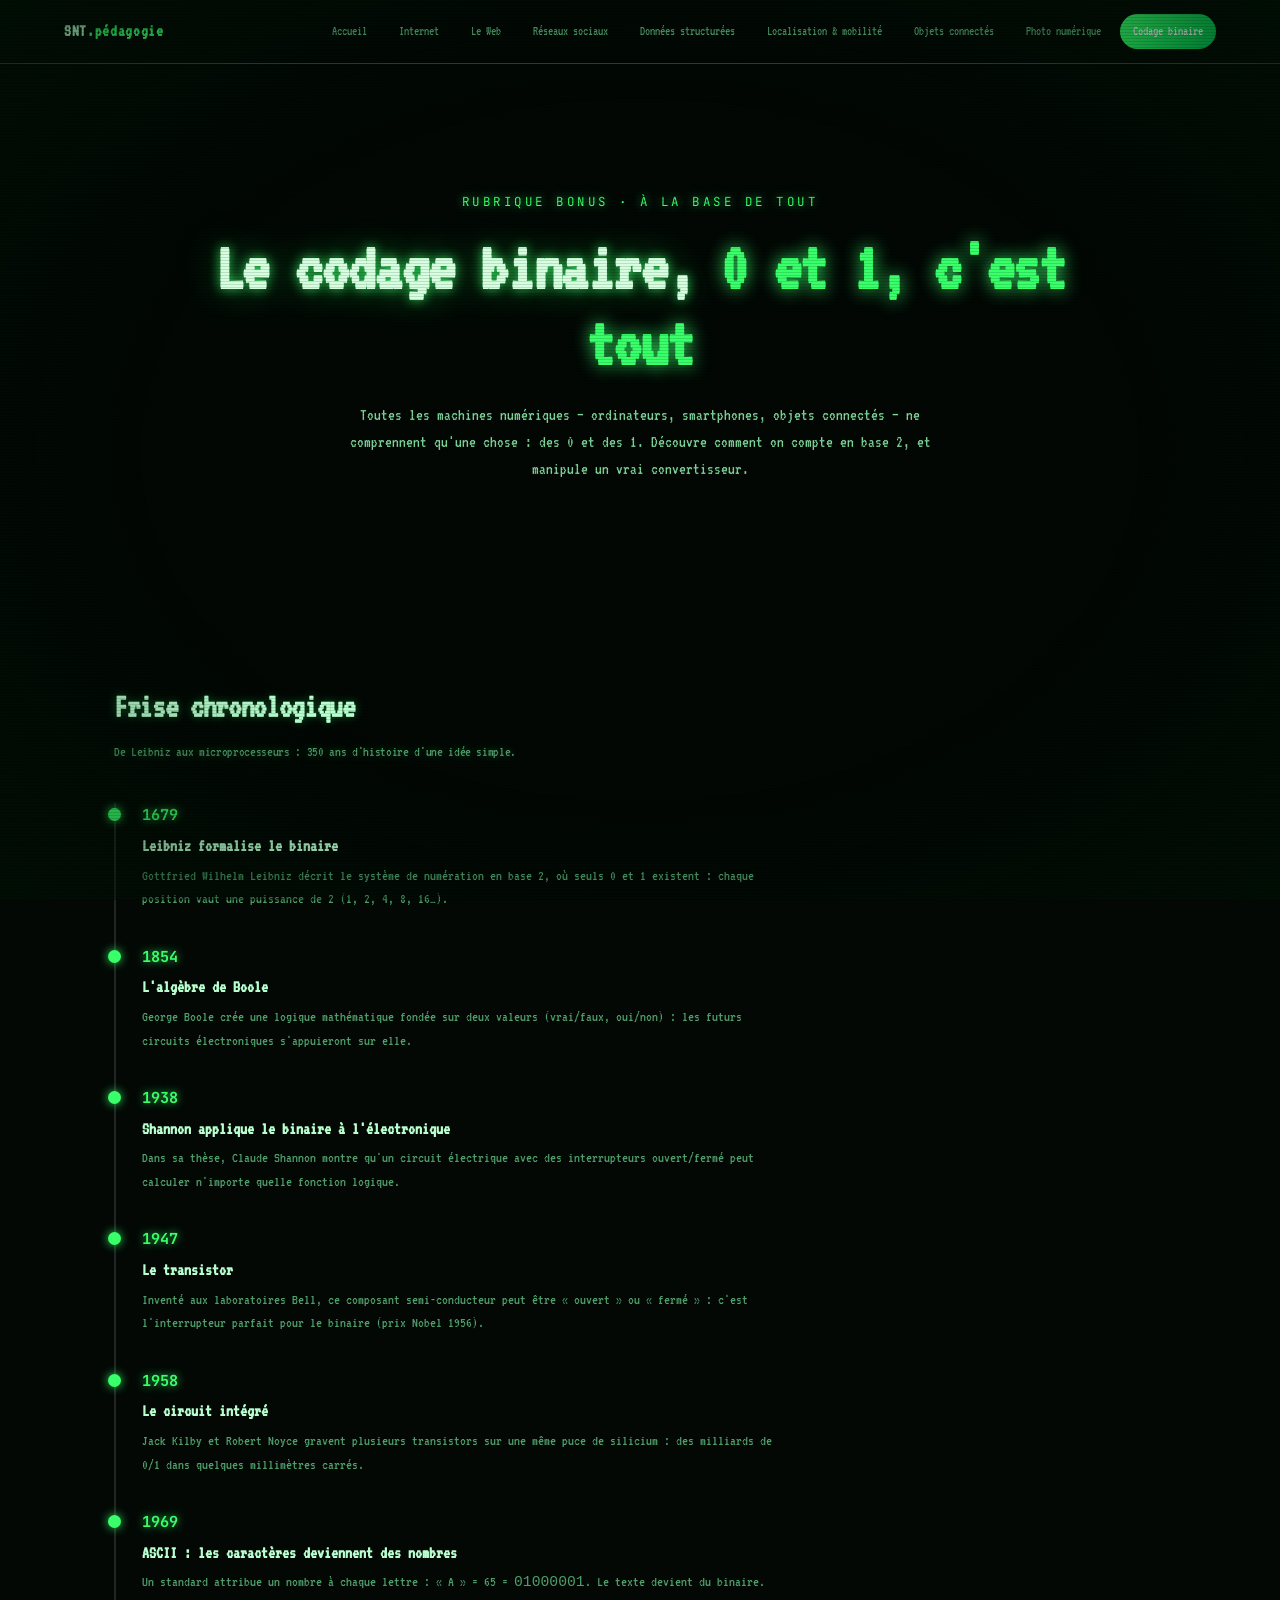
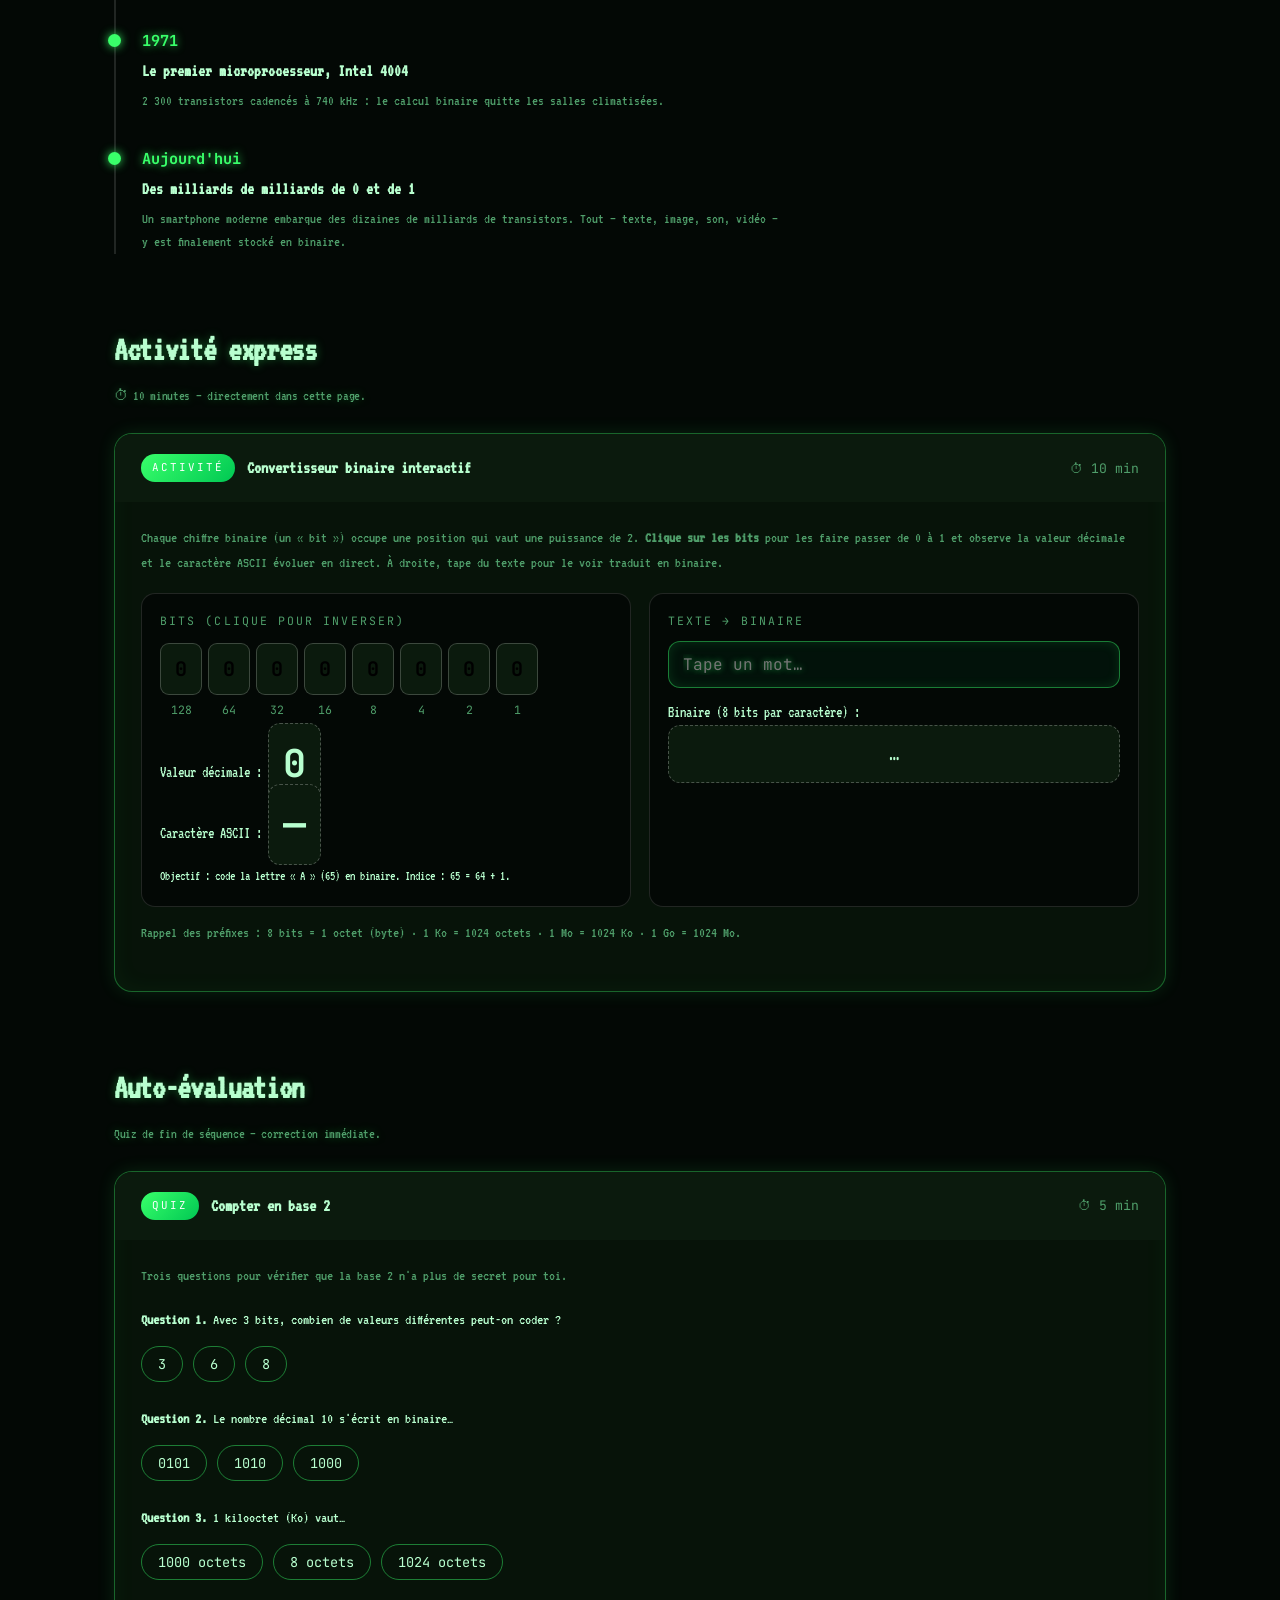
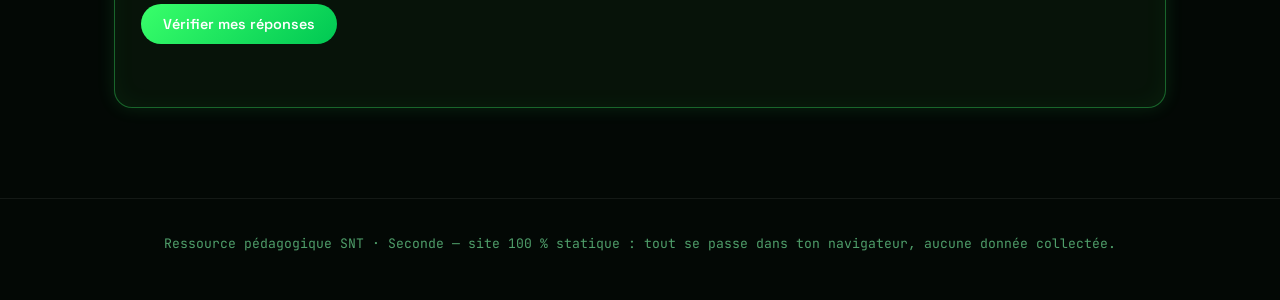
==== themes/binaire.html @ 42713547 "Refonte complète : site pédagogique SNT statique - Suppression des fichiers Python (exercices d'init" ====
<!DOCTYPE html>
<html lang="fr">
<head>
  <meta charset="UTF-8">
  <meta name="viewport" content="width=device-width, initial-scale=1.0">
  <title>Codage binaire — SNT</title>
  <link rel="stylesheet" href="../assets/css/style.css">
</head>
<body class="t-binaire">
  <div id="nav-slot"></div>

  <section class="hero">
    <p class="kicker">Rubrique bonus · À la base de tout</p>
    <h1>Le codage binaire, <em>0 et 1, c'est tout</em></h1>
    <p>Toutes les machines numériques — ordinateurs, smartphones, objets connectés — ne comprennent qu'une chose : des 0 et des 1. Découvre comment on compte en base 2, et manipule un vrai convertisseur.</p>
  </section>

  <main class="container">
    <h2 class="section-title reveal">Frise chronologique<small>De Leibniz aux microprocesseurs : 350 ans d'histoire d'une idée simple.</small></h2>
    <div class="timeline">
      <div class="event reveal">
        <span class="year">1679</span>
        <h4>Leibniz formalise le binaire</h4>
        <p>Gottfried Wilhelm Leibniz décrit le système de numération en base 2, où seuls 0 et 1 existent : chaque position vaut une puissance de 2 (1, 2, 4, 8, 16…).</p>
      </div>
      <div class="event reveal">
        <span class="year">1854</span>
        <h4>L'algèbre de Boole</h4>
        <p>George Boole crée une logique mathématique fondée sur deux valeurs (vrai/faux, oui/non) : les futurs circuits électroniques s'appuieront sur elle.</p>
      </div>
      <div class="event reveal">
        <span class="year">1938</span>
        <h4>Shannon applique le binaire à l'électronique</h4>
        <p>Dans sa thèse, Claude Shannon montre qu'un circuit électrique avec des interrupteurs ouvert/fermé peut calculer n'importe quelle fonction logique.</p>
      </div>
      <div class="event reveal">
        <span class="year">1947</span>
        <h4>Le transistor</h4>
        <p>Inventé aux laboratoires Bell, ce composant semi-conducteur peut être « ouvert » ou « fermé » : c'est l'interrupteur parfait pour le binaire (prix Nobel 1956).</p>
      </div>
      <div class="event reveal">
        <span class="year">1958</span>
        <h4>Le circuit intégré</h4>
        <p>Jack Kilby et Robert Noyce gravent plusieurs transistors sur une même puce de silicium : des milliards de 0/1 dans quelques millimètres carrés.</p>
      </div>
      <div class="event reveal">
        <span class="year">1969</span>
        <h4>ASCII : les caractères deviennent des nombres</h4>
        <p>Un standard attribue un nombre à chaque lettre : « A » = 65 = <code>01000001</code>. Le texte devient du binaire.</p>
      </div>
      <div class="event reveal">
        <span class="year">1971</span>
        <h4>Le premier microprocesseur, Intel 4004</h4>
        <p>2 300 transistors cadencés à 740 kHz : le calcul binaire quitte les salles climatisées.</p>
      </div>
      <div class="event reveal">
        <span class="year">Aujourd'hui</span>
        <h4>Des milliards de milliards de 0 et de 1</h4>
        <p>Un smartphone moderne embarque des dizaines de milliards de transistors. Tout — texte, image, son, vidéo — y est finalement stocké en binaire.</p>
      </div>
    </div>

    <h2 class="section-title reveal">Activité express<small>⏱ 10 minutes — directement dans cette page.</small></h2>
    <div class="activity reveal">
      <div class="activity-head">
        <span class="badge">Activité</span>
        <h3>Convertisseur binaire interactif</h3>
        <span class="time">⏱ 10 min</span>
      </div>
      <div class="activity-body">
        <p>Chaque chiffre binaire (un « bit ») occupe une position qui vaut une puissance de 2. <b>Clique sur les bits</b> pour les faire passer de 0 à 1 et observe la valeur décimale et le caractère ASCII évoluer en direct. À droite, tape du texte pour le voir traduit en binaire.</p>
        <div class="conv-grid">
          <div class="conv-box">
            <label>Bits (clique pour inverser)</label>
            <div class="bit-row" id="bits"></div>
            <div class="pow-row" id="powers"></div>
            <p style="margin-top:14px">Valeur décimale : <span class="big-result" id="dec-out">0</span></p>
            <p>Caractère ASCII : <span class="big-result" id="char-out">—</span></p>
            <p style="margin-top:10px; font-size:.85rem">Objectif : code la lettre « A » (65) en binaire. Indice : 65 = 64 + 1.</p>
          </div>
          <div class="conv-box">
            <label>Texte → binaire</label>
            <input type="text" id="text-in" maxlength="8" placeholder="Tape un mot…" autocomplete="off">
            <p style="margin-top:12px">Binaire (8 bits par caractère) :</p>
            <p class="big-result" id="bin-out" style="font-size:1.1rem">…</p>
          </div>
        </div>
        <p style="margin-top:14px">Rappel des préfixes : 8 bits = 1 octet (byte) · 1 Ko = 1024 octets · 1 Mo = 1024 Ko · 1 Go = 1024 Mo.</p>
      </div>
    </div>

    <h2 class="section-title reveal">Auto-évaluation<small>Quiz de fin de séquence — correction immédiate.</small></h2>
    <div class="activity reveal">
      <div class="activity-head">
        <span class="badge">Quiz</span>
        <h3>Compter en base 2</h3>
        <span class="time">⏱ 5 min</span>
      </div>
      <div class="activity-body">
        <p>Trois questions pour vérifier que la base 2 n'a plus de secret pour toi.</p>
        <div data-quiz="binaire"></div>
      </div>
    </div>
  </main>

  <div id="footer-slot"></div>
  <script src="../assets/js/main.js"></script>
</body>
</html>
---- assets/css/style.css ----
@import url('https://fonts.googleapis.com/css2?family=Space+Grotesk:wght@400;500;600;700&family=JetBrains+Mono:wght@400;700&family=VT323&display=swap');

/* ============ FONDATION ============ */
:root {
  --bg: #0d0f14;
  --surface: #161923;
  --surface-2: #1d2230;
  --text: #e8eaf2;
  --muted: #9aa0b5;
  --radius: 18px;
  --font-display: 'Space Grotesk', sans-serif;
  --font-mono: 'JetBrains Mono', monospace;
  --accent: #6c8cff;
  --grad: linear-gradient(135deg, #6c8cff, #b36cff);
  --shadow: 0 20px 50px rgba(0,0,0,.45);
}

* { margin: 0; padding: 0; box-sizing: border-box; }
html { scroll-behavior: smooth; }
body {
  font-family: var(--font-display);
  background: var(--bg);
  color: var(--text);
  line-height: 1.6;
  min-height: 100vh;
}
a { color: inherit; text-decoration: none; }
img { max-width: 100%; display: block; }

/* ============ CHROME COMMUNE ============ */
.navbar {
  position: sticky; top: 0; z-index: 100;
  display: flex; align-items: center; justify-content: space-between;
  padding: 14px clamp(20px, 5vw, 64px);
  background: rgba(13, 15, 20, .82);
  backdrop-filter: blur(14px);
  border-bottom: 1px solid rgba(255,255,255,.07);
}
.navbar .brand { font-weight: 700; font-size: 1.05rem; letter-spacing: .04em; }
.navbar .brand span { color: var(--accent); }
.navbar nav { display: flex; gap: 6px; flex-wrap: wrap; }
.navbar nav a {
  font-size: .82rem; color: var(--muted); padding: 7px 13px;
  border-radius: 999px; transition: .25s;
}
.navbar nav a:hover { color: var(--text); background: var(--surface-2); }
.navbar nav a.active { color: #fff; background: var(--grad); }

.hero {
  position: relative; overflow: hidden;
  padding: clamp(64px, 10vw, 130px) clamp(20px, 5vw, 64px);
  text-align: center;
}
.hero .kicker {
  font-family: var(--font-mono); font-size: .78rem; letter-spacing: .28em;
  text-transform: uppercase; color: var(--accent);
}
.hero h1 {
  font-size: clamp(2.2rem, 6vw, 4.4rem); font-weight: 700;
  line-height: 1.08; margin: 18px auto 20px; max-width: 900px;
  letter-spacing: -.02em;
}
.hero h1 em { font-style: normal; background: var(--grad); -webkit-background-clip: text; background-clip: text; color: transparent; }
.hero p { color: var(--muted); max-width: 620px; margin: 0 auto; font-size: 1.05rem; }

.container { max-width: 1180px; margin: 0 auto; padding: 0 clamp(20px, 5vw, 64px) 90px; }

.section-title {
  font-size: clamp(1.5rem, 3vw, 2.1rem); font-weight: 700; letter-spacing: -.01em;
  margin: 70px 0 8px;
}
.section-title small { display: block; font-size: .9rem; font-weight: 400; color: var(--muted); margin-top: 6px; }

/* ============ CARTES ACCUEIL ============ */
.theme-grid {
  display: grid; grid-template-columns: repeat(auto-fill, minmax(255px, 1fr));
  gap: 22px; margin-top: 34px;
}
.theme-card {
  position: relative; overflow: hidden; border-radius: var(--radius);
  background: var(--surface); border: 1px solid rgba(255,255,255,.07);
  padding: 26px 24px 22px; min-height: 215px; display: flex; flex-direction: column;
  transition: transform .35s cubic-bezier(.2,.8,.2,1), box-shadow .35s;
}
.theme-card::before {
  content: ""; position: absolute; inset: 0 0 auto 0; height: 4px;
  background: var(--card-accent, var(--accent));
}
.theme-card:hover { transform: translateY(-7px); box-shadow: var(--shadow); }
.theme-card .num {
  font-family: var(--font-mono); font-size: .75rem; color: var(--card-accent, var(--accent));
  letter-spacing: .2em;
}
.theme-card .icon { font-size: 2rem; margin: 14px 0 10px; }
.theme-card h3 { font-size: 1.22rem; font-weight: 600; letter-spacing: -.01em; }
.theme-card p { color: var(--muted); font-size: .88rem; margin-top: 8px; flex: 1; }
.theme-card .go {
  margin-top: 16px; font-size: .82rem; font-weight: 600;
  color: var(--card-accent, var(--accent));
}
.theme-card .go::after { content: " →"; transition: .25s; }
.theme-card:hover .go::after { content: "  →"; }

/* ============ FRISE CHRONOLOGIQUE ============ */
.timeline { position: relative; margin-top: 40px; padding-left: 26px; border-left: 2px solid rgba(255,255,255,.12); }
.timeline .event { position: relative; margin-bottom: 34px; max-width: 640px; }
.timeline .event::before {
  content: ""; position: absolute; left: -34.5px; top: 5px;
  width: 13px; height: 13px; border-radius: 50%;
  background: var(--accent); box-shadow: 0 0 0 5px rgba(108,140,255,.18);
}
.timeline .year {
  font-family: var(--font-mono); font-weight: 700; color: var(--accent); font-size: .95rem;
}
.timeline h4 { font-size: 1.08rem; margin: 3px 0 4px; }
.timeline p { color: var(--muted); font-size: .92rem; }

/* ============ BLOC ACTIVITÉ ============ */
.activity {
  margin-top: 26px; border-radius: var(--radius); overflow: hidden;
  background: var(--surface); border: 1px solid rgba(255,255,255,.08);
  box-shadow: var(--shadow);
}
.activity .activity-head {
  padding: 20px 26px; background: var(--surface-2);
  display: flex; align-items: center; gap: 12px; flex-wrap: wrap;
}
.activity .badge {
  font-family: var(--font-mono); font-size: .68rem; letter-spacing: .18em; text-transform: uppercase;
  padding: 5px 11px; border-radius: 999px; color: #fff; background: var(--grad);
}
.activity .activity-head h3 { font-size: 1.12rem; font-weight: 600; }
.activity .activity-head .time { margin-left: auto; color: var(--muted); font-size: .82rem; font-family: var(--font-mono); }
.activity .activity-body { padding: 24px 26px 28px; }
.activity .activity-body > p { color: var(--muted); font-size: .95rem; margin-bottom: 18px; }

.btn {
  display: inline-block; font-family: var(--font-display); font-weight: 600; font-size: .9rem;
  padding: 11px 22px; border-radius: 999px; border: none; cursor: pointer; transition: .25s;
  background: var(--grad); color: #fff;
}
.btn:hover { transform: translateY(-2px); box-shadow: 0 10px 24px rgba(108,140,255,.35); }
.btn.ghost { background: transparent; border: 1px solid rgba(255,255,255,.25); color: var(--text); }
.btn.ghost:hover { border-color: var(--accent); color: var(--accent); box-shadow: none; }

input[type="text"], input[type="number"], select, textarea {
  width: 100%; font-family: var(--font-mono); font-size: 1rem;
  background: var(--bg); color: var(--text);
  border: 1px solid rgba(255,255,255,.15); border-radius: 12px;
  padding: 12px 14px; outline: none; transition: border-color .2s;
}
input:focus, select:focus, textarea:focus { border-color: var(--accent); }

.feedback { margin-top: 14px; font-weight: 600; font-size: .95rem; min-height: 1.4em; }
.feedback.ok { color: #5ee6a8; }
.feedback.ko { color: #ff7d7d; }

.quiz-q { margin: 0 0 24px; }
.quiz-q > p:first-child { margin-bottom: 2px; font-size: .98rem; }
.quiz-expl { display: none; margin-top: 10px; font-size: .88rem; }

.pill-row { display: flex; gap: 10px; flex-wrap: wrap; margin: 14px 0; }
.pill {
  font-family: var(--font-mono); font-size: .85rem; padding: 8px 16px;
  border-radius: 999px; border: 1px solid rgba(255,255,255,.18); cursor: pointer;
  background: transparent; color: var(--text); transition: .2s;
}
.pill:hover { border-color: var(--accent); color: var(--accent); }
.pill.selected { background: var(--grad); border-color: transparent; color: #fff; }

.check-grid { display: grid; gap: 12px; margin: 14px 0; }
.check-item {
  display: flex; gap: 12px; align-items: flex-start; cursor: pointer;
  background: var(--bg); border: 1px solid rgba(255,255,255,.1);
  border-radius: 12px; padding: 13px 15px; transition: .2s; font-size: .93rem;
}
.check-item:hover { border-color: var(--accent); }
.check-item input { width: 17px; height: 17px; margin-top: 3px; accent-color: var(--accent); }
.check-item.correct-hit { border-color: #5ee6a8; background: rgba(94,230,168,.08); }
.check-item.wrong-hit { border-color: #ff7d7d; background: rgba(255,125,125,.08); }

table.data { width: 100%; border-collapse: collapse; font-family: var(--font-mono); font-size: .88rem; margin: 14px 0; }
table.data th, table.data td {
  border: 1px solid rgba(255,255,255,.14); padding: 9px 12px; text-align: left;
}
table.data th { background: var(--surface-2); color: var(--accent); }

.code-block {
  font-family: var(--font-mono); font-size: .88rem; line-height: 1.75;
  background: #0a0c11; border: 1px solid rgba(255,255,255,.08);
  border-radius: 14px; padding: 20px 22px; overflow-x: auto; margin: 16px 0;
  white-space: pre;
}
.code-block .kw { color: #c792ea; } .code-block .fn { color: #82aaff; }
.code-block .st { color: #c3e88d; } .code-block .nm { color: #f78c6c; }
.code-block .cm { color: #5c6773; }

.footer {
  text-align: center; color: var(--muted); font-size: .82rem;
  padding: 34px 20px 46px; border-top: 1px solid rgba(255,255,255,.07);
  font-family: var(--font-mono);
}

/* apparitions au scroll */
.reveal { opacity: 0; transform: translateY(26px); transition: opacity .7s ease, transform .7s ease; }
.reveal.visible { opacity: 1; transform: none; }

/* ============ IDENTITÉS VISUELLES PAR THÈME ============ */
/* 1. Internet — toile néon */
body.t-internet { --accent: #38e1ff; --grad: linear-gradient(135deg, #38e1ff, #4d7cff); }
body.t-internet .hero::after {
  content: ""; position: absolute; inset: 0; pointer-events: none; opacity: .5;
  background-image:
    linear-gradient(rgba(56,225,255,.07) 1px, transparent 1px),
    linear-gradient(90deg, rgba(56,225,255,.07) 1px, transparent 1px);
  background-size: 44px 44px;
  mask-image: radial-gradient(ellipse at center, black 30%, transparent 75%);
}

/* 2. Web — papier & encre */
body.t-web {
  --bg: #f6f1e7; --surface: #fffdf8; --surface-2: #efe7d6;
  --text: #2b2620; --muted: #7a6f5c; --accent: #c1440e;
  --grad: linear-gradient(135deg, #c1440e, #e08e0b);
}
body.t-web { background: var(--bg); }
body.t-web .hero h1 em { background: var(--grad); -webkit-background-clip: text; background-clip: text; }
body.t-web .theme-card, body.t-web .activity, body.t-web .navbar { border-color: rgba(43,38,32,.12); }
body.t-web .navbar { background: rgba(246,241,231,.85); }
body.t-web input, body.t-web select, body.t-web textarea { background: #fff; color: #2b2620; border-color: rgba(43,38,32,.25); }
body.t-web .code-block { background: #2b2620; color: #f6f1e7; }
body.t-web .check-item { background: #fff; border-color: rgba(43,38,32,.18); }
body.t-web table.data th, body.t-web table.data td { border-color: rgba(43,38,32,.2); }
body.t-web .timeline { border-left-color: rgba(43,38,32,.18); }
body.t-web .timeline .event::before { box-shadow: 0 0 0 5px rgba(193,68,14,.15); }

/* 3. Réseaux sociaux — bulle pop */
body.t-rs { --accent: #ff4d9d; --grad: linear-gradient(135deg, #ff4d9d, #8a5cff); }
body.t-rs .hero::before, body.t-rs .hero::after {
  content: ""; position: absolute; border-radius: 50%; pointer-events: none; opacity: .35;
  filter: blur(2px);
}
body.t-rs .hero::before { width: 260px; height: 260px; left: -60px; top: -40px; background: radial-gradient(circle, #ff4d9d, transparent 70%); }
body.t-rs .hero::after { width: 320px; height: 320px; right: -80px; bottom: -120px; background: radial-gradient(circle, #8a5cff, transparent 70%); }

/* 4. Données structurées & formats — grille technique */
body.t-donnees { --accent: #00d68f; --grad: linear-gradient(135deg, #00d68f, #00a3ff); background: #0a0e12; }
body.t-donnees .hero::after {
  content: ""; position: absolute; inset: 0; pointer-events: none; opacity: .35;
  background-image:
    linear-gradient(rgba(0,214,143,.06) 1px, transparent 1px),
    linear-gradient(90deg, rgba(0,214,143,.06) 1px, transparent 1px);
  background-size: 28px 28px;
}

/* 5. Localisation, cartographie, mobilité — carte topo */
body.t-geo {
  --bg: #0e1a14; --accent: #7bd88f; --grad: linear-gradient(135deg, #7bd88f, #2ea88a);
}
body.t-geo .hero::after {
  content: ""; position: absolute; inset: 0; pointer-events: none; opacity: .3;
  background:
    radial-gradient(ellipse 60% 40% at 20% 30%, rgba(123,216,143,.25), transparent 70%),
    radial-gradient(ellipse 50% 35% at 80% 70%, rgba(46,168,138,.25), transparent 70%);
}

/* 6. Informatique embarquée & objets connectés — circuit imprimé */
body.t-iot { --accent: #ffb020; --grad: linear-gradient(135deg, #ffb020, #ff5e3a); background: #131007; }
body.t-iot .hero::after {
  content: ""; position: absolute; inset: 0; pointer-events: none; opacity: .4;
  background-image:
    linear-gradient(rgba(255,176,32,.09) 1px, transparent 1px),
    linear-gradient(90deg, rgba(255,176,32,.09) 1px, transparent 1px);
  background-size: 34px 34px;
}

/* 7. Photographie numérique — pixel art Mario */
body.t-photo {
  --bg: #5c94fc; --surface: #2a3b8f; --surface-2: #1e2a6e;
  --text: #fff; --muted: #cfe0ff; --accent: #ffd93b;
  --grad: linear-gradient(135deg, #ffd93b, #ff8c42);
  font-family: 'VT323', monospace;
}
body.t-photo { background: repeating-linear-gradient(0deg, #5c94fc 0 78px, #4a7fe0 78px 80px); image-rendering: pixelated; }
body.t-photo .navbar { background: rgba(30,42,110,.9); border-bottom: 4px solid #ffd93b; }
body.t-photo .hero h1 { text-shadow: 4px 4px 0 #1e2a6e; font-size: clamp(2.4rem, 6vw, 4rem); }
body.t-photo .hero h1 em { background: none; color: #ffd93b; -webkit-text-fill-color: #ffd93b; }
body.t-photo .theme-card, body.t-photo .activity { border: 4px solid #1e2a6e; box-shadow: 6px 6px 0 #1e2a6e; border-radius: 4px; }
body.t-photo .btn { border-radius: 4px; box-shadow: 4px 4px 0 #1e2a6e; image-rendering: pixelated; }
body.t-photo .btn:active { transform: translate(3px, 3px); box-shadow: 1px 1px 0 #1e2a6e; }
body.t-photo input, body.t-photo select { border: 3px solid #1e2a6e; border-radius: 4px; font-family: 'VT323', monospace; font-size: 1.25rem; }
body.t-photo .timeline { border-left: 4px solid #1e2a6e; }
body.t-photo .timeline .event::before { border-radius: 0; box-shadow: none; background: #ff5757; border: 2px solid #1e2a6e; }
body.t-photo .timeline .year { color: #ffd93b; text-shadow: 2px 2px 0 #1e2a6e; }
body.t-photo .pill { border-radius: 4px; box-shadow: 3px 3px 0 #1e2a6e; }
body.t-photo .pill.selected { box-shadow: none; transform: translate(2px, 2px); }
body.t-photo .check-item { border-radius: 4px; border: 3px solid #1e2a6e; box-shadow: 4px 4px 0 #1e2a6e; }
body.t-photo .code-block { border: 4px solid #1e2a6e; border-radius: 4px; box-shadow: 6px 6px 0 #1e2a6e; }
body.t-photo table.data th, body.t-photo table.data td { border: 3px solid #1e2a6e; }
body.t-photo table.data th { color: #ffd93b; }
body.t-photo .feedback.ok { color: #7ee787; text-shadow: 2px 2px 0 #1e2a6e; }
body.t-photo .feedback.ko { color: #ff7b72; text-shadow: 2px 2px 0 #1e2a6e; }

/* 8. Codage binaire — Matrix + écran CRT */
body.t-binaire {
  --bg: #030805; --surface: #071309; --surface-2: #0b1a0d;
  --text: #b8ffcf; --muted: #4f9e6a; --accent: #39ff6a;
  --grad: linear-gradient(135deg, #39ff6a, #00c853);
  font-family: 'VT323', monospace;
}
body.t-binaire { background: #030805; position: relative; }
body.t-binaire::before {
  content: ""; position: fixed; inset: 0; pointer-events: none; z-index: 999; opacity: .14;
  background: repeating-linear-gradient(0deg, rgba(0,0,0,.9) 0 1px, transparent 1px 3px);
}
body.t-binaire::after {
  content: ""; position: fixed; inset: 0; pointer-events: none; z-index: 998;
  background: radial-gradient(ellipse at center, transparent 55%, rgba(0, 20, 5, .55) 100%);
}
body.t-binaire .navbar { background: rgba(3, 8, 5, .88); border-bottom: 1px solid rgba(57,255,106,.3); }
body.t-binaire .hero h1 { color: #d6ffe0; text-shadow: 0 0 12px rgba(57,255,106,.8), 0 0 40px rgba(57,255,106,.4); }
body.t-binaire .hero h1 em { background: none; color: #39ff6a; -webkit-text-fill-color: #39ff6a; text-shadow: 0 0 18px rgba(57,255,106,.9); }
body.t-binaire .hero .kicker { color: #39ff6a; text-shadow: 0 0 10px rgba(57,255,106,.7); }
body.t-binaire .hero p { color: #7fd69a; }
body.t-binaire .theme-card, body.t-binaire .activity { border: 1px solid rgba(57,255,106,.35); box-shadow: 0 0 18px rgba(57,255,106,.12), inset 0 0 24px rgba(57,255,106,.05); }
body.t-binaire .timeline .year { color: #39ff6a; text-shadow: 0 0 8px rgba(57,255,106,.8); }
body.t-binaire .timeline .event::before { background: #39ff6a; box-shadow: 0 0 10px rgba(57,255,106,.9); }
body.t-binaire input, body.t-binaire select, body.t-binaire textarea {
  background: #02120a; color: #39ff6a; border-color: rgba(57,255,106,.45);
  text-shadow: 0 0 6px rgba(57,255,106,.6); box-shadow: inset 0 0 12px rgba(57,255,106,.12);
}
body.t-binaire .code-block { background: #02120a; color: #b8ffcf; border-color: rgba(57,255,106,.35); text-shadow: 0 0 5px rgba(57,255,106,.5); }
body.t-binaire .pill { border-color: rgba(57,255,106,.45); color: #b8ffcf; }
body.t-binaire .pill.selected { text-shadow: 0 0 8px rgba(57,255,106,.9); }
body.t-binaire table.data th { color: #39ff6a; text-shadow: 0 0 6px rgba(57,255,106,.7); }
body.t-binaire table.data th, body.t-binaire table.data td { border-color: rgba(57,255,106,.3); }
body.t-binaire .check-item { background: #04100a; border-color: rgba(57,255,106,.3); }
body.t-binaire .feedback.ok { text-shadow: 0 0 8px rgba(57,255,106,.8); }
body.t-binaire .feedback.ko { color: #ff5470; text-shadow: 0 0 8px rgba(255,84,112,.8); }
body.t-binaire .section-title { text-shadow: 0 0 10px rgba(57,255,106,.35); }
body.t-binaire #matrix { position: fixed; inset: 0; z-index: -1; opacity: .22; pointer-events: none; }

/* Convertisseur binaire */
.conv-grid { display: grid; grid-template-columns: 1fr 1fr; gap: 18px; }
@media (max-width: 720px) { .conv-grid { grid-template-columns: 1fr; } }
.conv-box { background: var(--bg); border: 1px solid rgba(255,255,255,.12); border-radius: 14px; padding: 18px; }
.conv-box label { font-family: var(--font-mono); font-size: .72rem; letter-spacing: .18em; text-transform: uppercase; color: var(--muted); display: block; margin-bottom: 10px; }
.bit-row { display: flex; gap: 6px; flex-wrap: wrap; margin: 12px 0 6px; }
.bit {
  width: 42px; height: 52px; display: flex; align-items: center; justify-content: center;
  font-family: var(--font-mono); font-weight: 700; font-size: 1.25rem; cursor: pointer;
  border: 1px solid rgba(255,255,255,.2); border-radius: 9px; background: var(--surface-2);
  user-select: none; transition: .15s;
}
.bit:hover { border-color: var(--accent); }
.bit.on { background: var(--grad); color: #fff; border-color: transparent; box-shadow: 0 0 14px rgba(108,140,255,.4); }
.pow-row { display: flex; gap: 6px; flex-wrap: wrap; font-family: var(--font-mono); font-size: .72rem; color: var(--muted); }
.pow-row span { width: 42px; text-align: center; }
.big-result {
  font-family: var(--font-mono); font-size: clamp(1.6rem, 4vw, 2.4rem); font-weight: 700;
  text-align: center; padding: 14px; border-radius: 12px; background: var(--surface-2);
  border: 1px dashed rgba(255,255,255,.25);
}

/* Lecteur de carte (géo) */
.map-zone {
  position: relative; height: 320px; border-radius: 14px; overflow: hidden;
  border: 1px solid rgba(255,255,255,.12);
  background:
    radial-gradient(circle at 30% 40%, rgba(123,216,143,.18), transparent 45%),
    radial-gradient(circle at 70% 60%, rgba(46,168,138,.18), transparent 45%),
    var(--bg);
}
.map-zone .grid-lines { position: absolute; inset: 0;
  background-image: linear-gradient(rgba(123,216,143,.08) 1px, transparent 1px), linear-gradient(90deg, rgba(123,216,143,.08) 1px, transparent 1px);
  background-size: 40px 40px;
}
.map-pin {
  position: absolute; width: 26px; height: 26px; border-radius: 50% 50% 50% 0;
  background: var(--accent); transform: rotate(-45deg); cursor: grab;
  box-shadow: 0 4px 14px rgba(0,0,0,.4); border: 3px solid #fff;
}
.map-pin.dragging { cursor: grabbing; }
.pin-label {
  position: absolute; transform: translate(-50%, -160%) rotate(45deg); white-space: nowrap;
  font-family: var(--font-mono); font-size: .75rem; background: var(--surface-2);
  padding: 4px 10px; border-radius: 999px; border: 1px solid rgba(255,255,255,.2);
  pointer-events: none;
}
.coords-out {
  margin-top: 14px; font-family: var(--font-mono); font-size: .95rem;
  background: var(--surface-2); border-radius: 12px; padding: 14px 18px;
  border: 1px solid rgba(255,255,255,.12);
}
.coords-out b { color: var(--accent); }

/* Simulateur appareil photo (pixel) */
.cam-zone { display: grid; grid-template-columns: 1fr 1fr; gap: 18px; }
@media (max-width: 760px) { .cam-zone { grid-template-columns: 1fr; } }
.cam-canvas-wrap { position: relative; border-radius: 14px; overflow: hidden; background: #000; border: 1px solid rgba(255,255,255,.12); }
.cam-canvas-wrap canvas { width: 100%; display: block; image-rendering: pixelated; }
.cam-side { display: flex; flex-direction: column; gap: 14px; }
.slider-row { display: flex; flex-direction: column; gap: 6px; font-size: .85rem; color: var(--muted); }
.slider-row input[type="range"] { accent-color: var(--accent); }
.slider-row b { color: var(--text); font-family: var(--font-mono); }
.readout {
  font-family: var(--font-mono); font-size: .82rem; background: var(--bg);
  border: 1px solid rgba(255,255,255,.12); border-radius: 12px; padding: 12px 14px;
  min-height: 88px; white-space: pre-wrap;
}

@media (max-width: 640px) {
  .navbar { flex-direction: column; gap: 10px; }
  .activity .activity-head .time { margin-left: 0; }
}
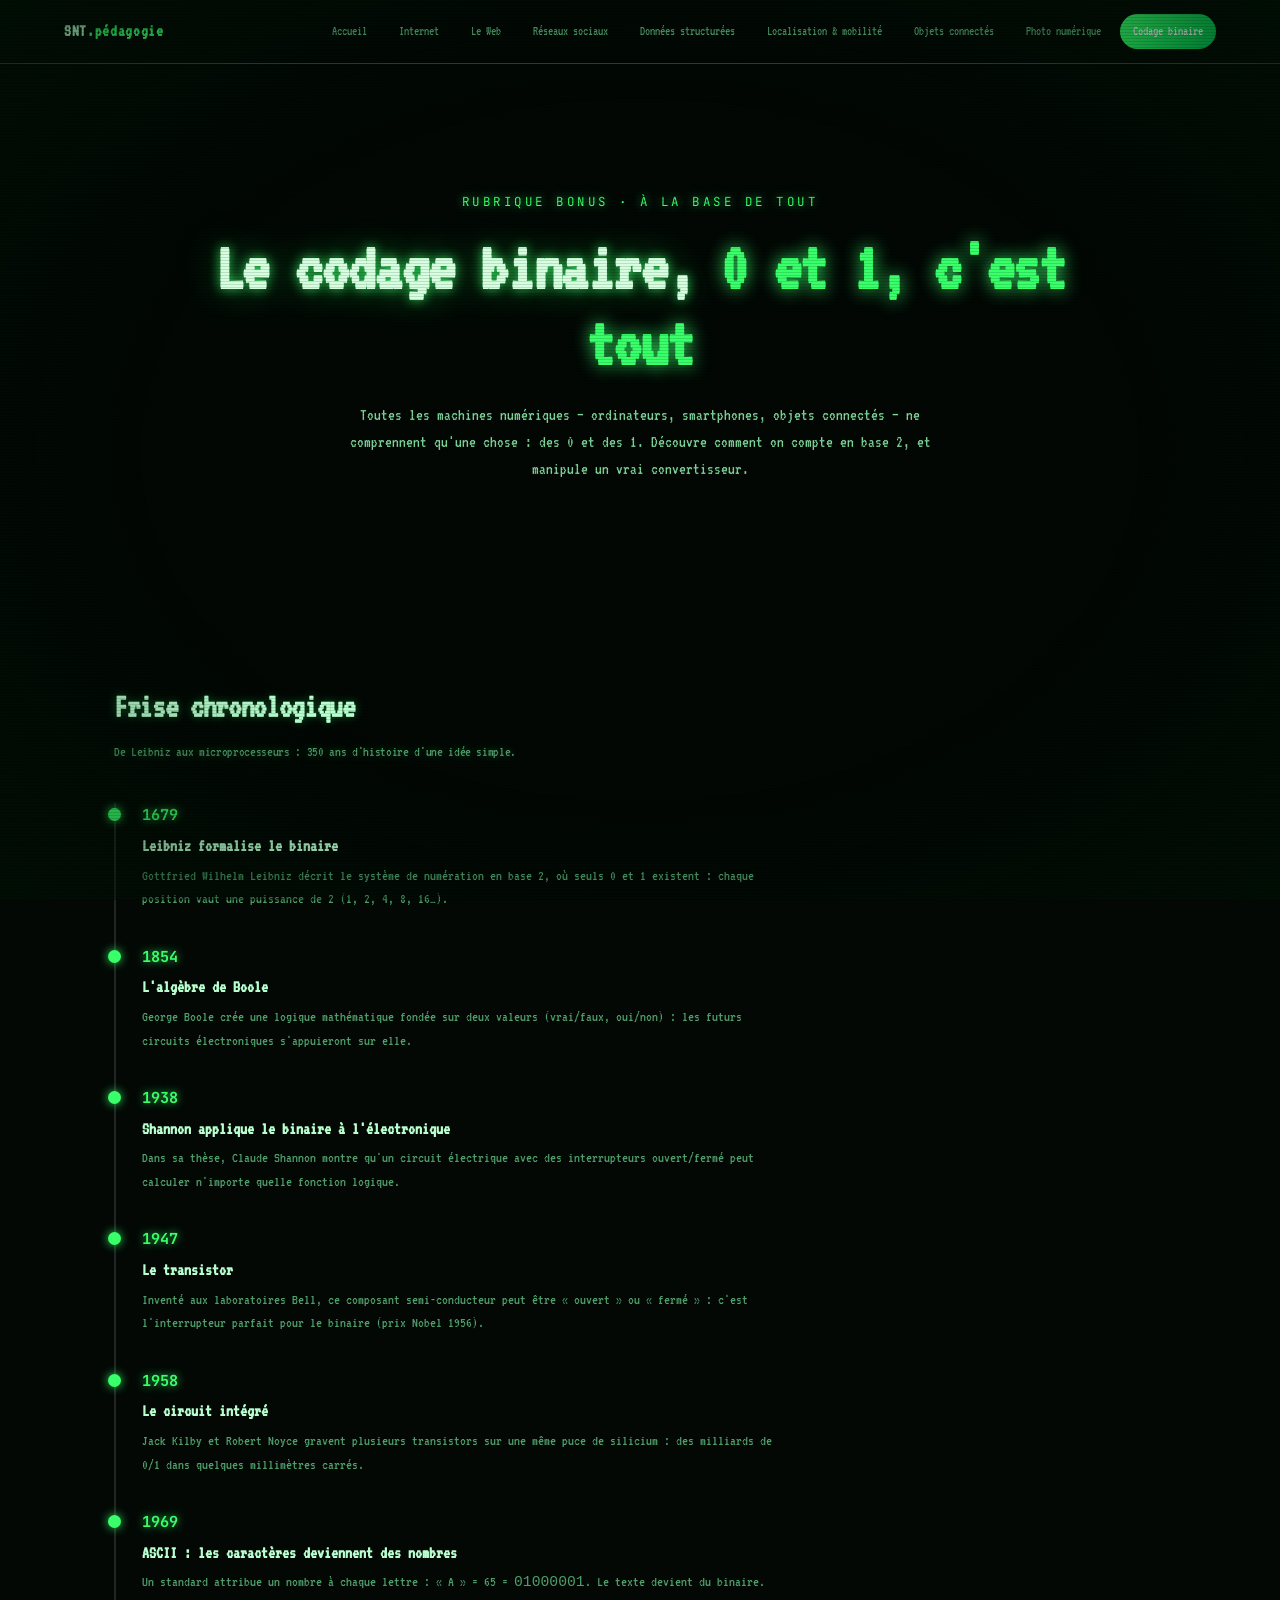
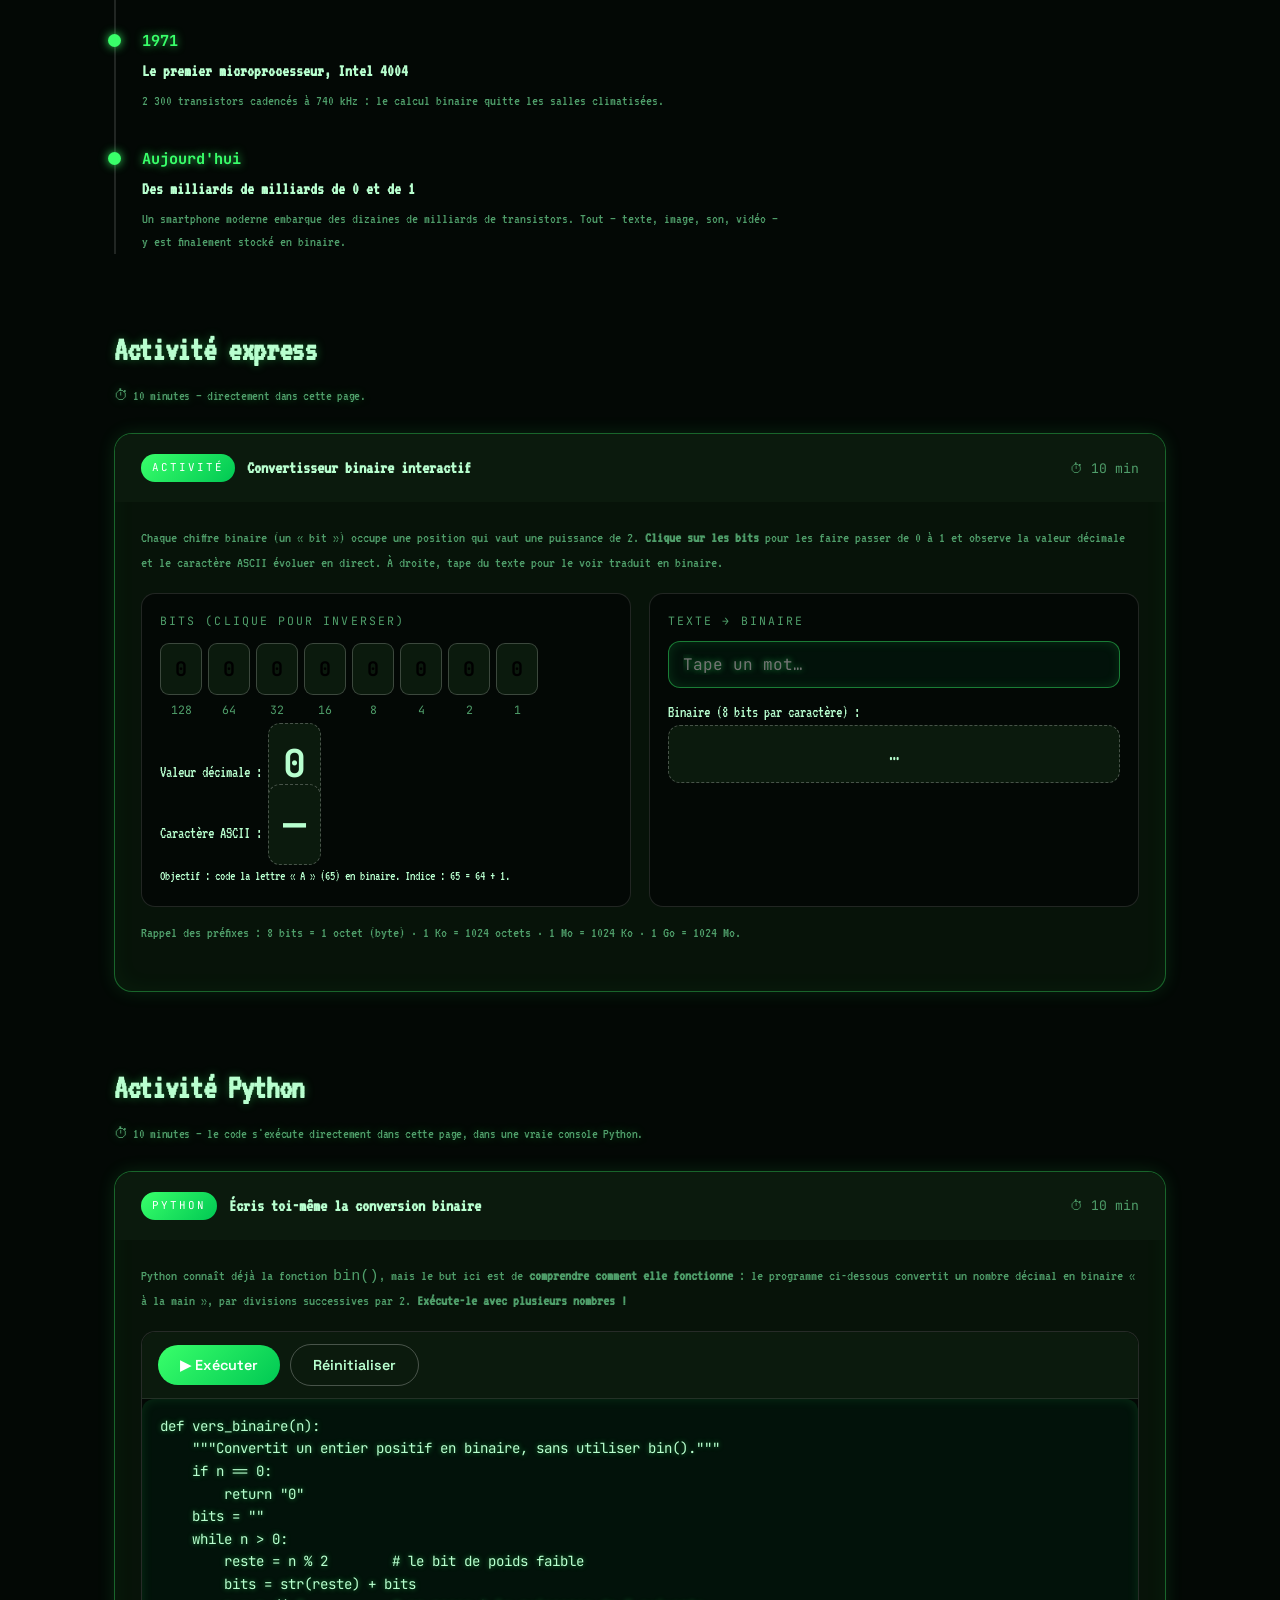
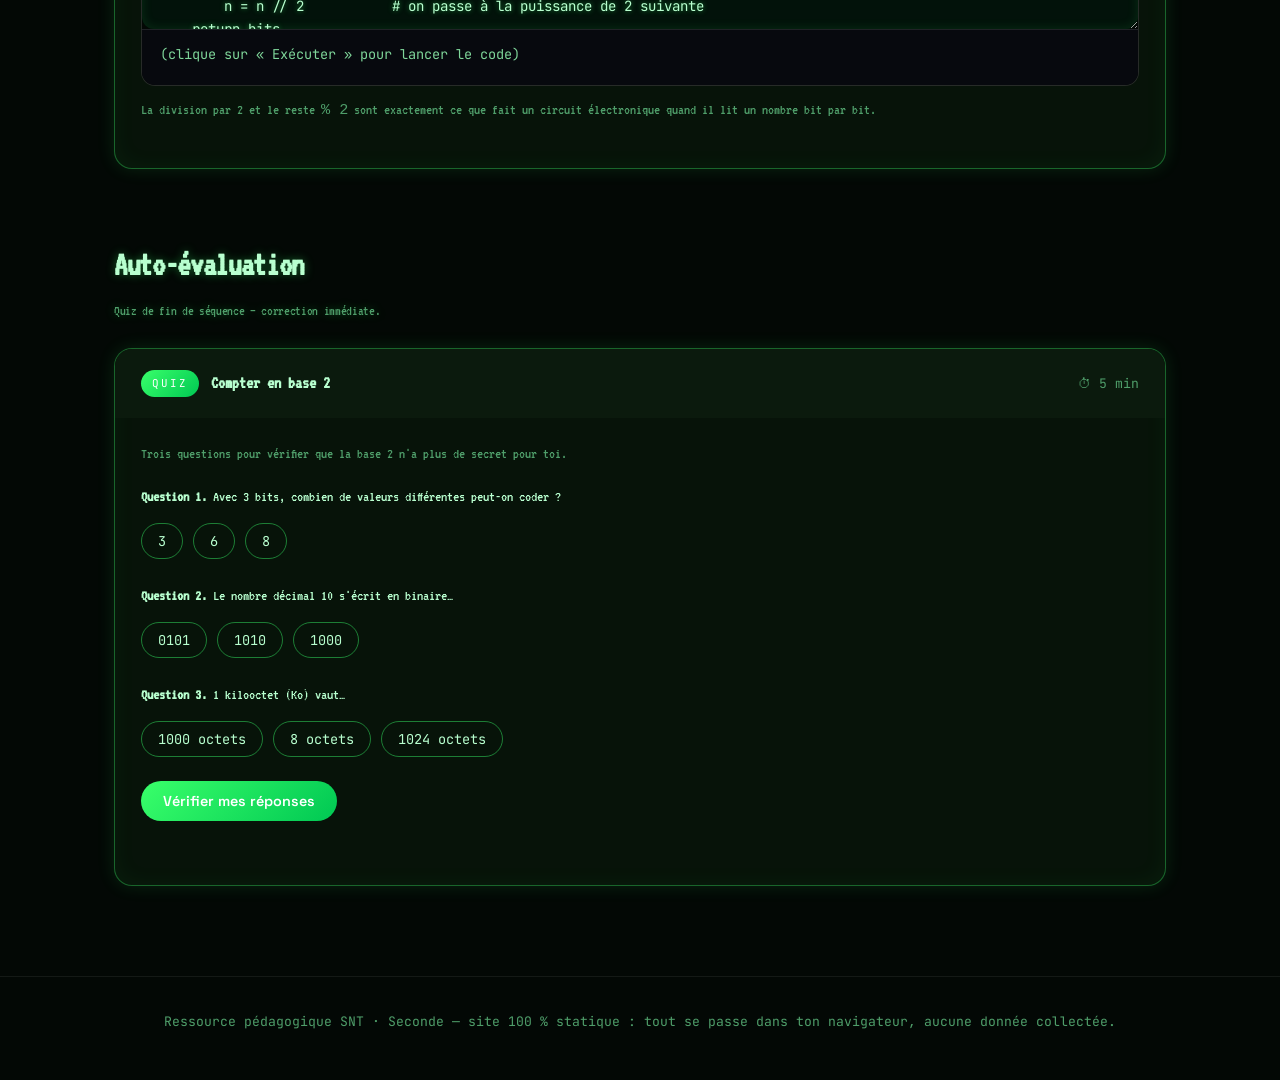
==== commit 491069c6: "Ajout d'une activité Python dans le navigateur sur chaque rubrique - Nouveau assets/js/python.js : é" ====
--- a/themes/binaire.html
+++ b/themes/binaire.html
@@ -89,6 +89,46 @@
       </div>
     </div>
 
+    <h2 class="section-title reveal">Activité Python<small>⏱ 10 minutes — le code s'exécute directement dans cette page, dans une vraie console Python.</small></h2>
+    <div class="activity reveal">
+      <div class="activity-head">
+        <span class="badge">Python</span>
+        <h3>Écris toi-même la conversion binaire</h3>
+        <span class="time">⏱ 10 min</span>
+      </div>
+      <div class="activity-body">
+        <p>Python connaît déjà la fonction <code>bin()</code>, mais le but ici est de <b>comprendre comment elle fonctionne</b> : le programme ci-dessous convertit un nombre décimal en binaire « à la main », par divisions successives par 2. <b>Exécute-le avec plusieurs nombres !</b></p>
+        <div class="py-editor" data-python>
+          <div class="py-toolbar">
+            <button type="button" class="btn py-run">▶ Exécuter</button>
+            <button type="button" class="btn ghost py-reset">Réinitialiser</button>
+            <span class="py-status"></span>
+          </div>
+          <textarea class="py-code" spellcheck="false">def vers_binaire(n):
+    """Convertit un entier positif en binaire, sans utiliser bin()."""
+    if n == 0:
+        return "0"
+    bits = ""
+    while n > 0:
+        reste = n % 2        # le bit de poids faible
+        bits = str(reste) + bits
+        n = n // 2           # on passe à la puissance de 2 suivante
+    return bits
+
+print("De 0 à 16 en binaire :")
+for nombre in range(17):
+    b = vers_binaire(nombre)
+    print(nombre, "->", b, "   (vérification : bin() donne", bin(nombre) + ")")
+
+# Défi : écris la fonction inverse, binaire_vers_decimal("1010"),
+# qui additionne les puissances de 2 (1, 2, 4, 8...) ;
+# indice : commence à 0 et multiplie par 2 à chaque bit lu.</textarea>
+          <pre class="py-output">(clique sur « Exécuter » pour lancer le code)</pre>
+        </div>
+        <p class="py-hint">La division par 2 et le reste <code>% 2</code> sont exactement ce que fait un circuit électronique quand il lit un nombre bit par bit.</p>
+      </div>
+    </div>
+
     <h2 class="section-title reveal">Auto-évaluation<small>Quiz de fin de séquence — correction immédiate.</small></h2>
     <div class="activity reveal">
       <div class="activity-head">
@@ -105,5 +145,6 @@
 
   <div id="footer-slot"></div>
   <script src="../assets/js/main.js"></script>
+  <script src="../assets/js/python.js"></script>
 </body>
 </html>
--- a/assets/css/style.css
+++ b/assets/css/style.css
@@ -413,3 +413,29 @@
   .navbar { flex-direction: column; gap: 10px; }
   .activity .activity-head .time { margin-left: 0; }
 }
+
+/* ============ Éditeur Python (Pyodide, exécuté dans le navigateur) ============ */
+.py-editor { border: 1px solid rgba(255,255,255,.14); border-radius: 14px; overflow: hidden; background: var(--bg); }
+.py-toolbar {
+  display: flex; align-items: center; gap: 10px; flex-wrap: wrap;
+  padding: 12px 16px; background: var(--surface-2); border-bottom: 1px solid rgba(255,255,255,.1);
+}
+.py-status { font-family: var(--font-mono); font-size: .8rem; color: var(--muted); }
+.py-code {
+  display: block; width: 100%; min-height: 230px; resize: vertical;
+  font-family: var(--font-mono); font-size: .88rem; line-height: 1.6; tab-size: 4;
+  background: #0a0c11; color: #d7e0f5; border: none; outline: none;
+  padding: 16px 18px; white-space: pre; overflow: auto;
+}
+.py-output {
+  margin: 0; padding: 14px 18px; min-height: 56px; max-height: 280px; overflow: auto;
+  font-family: var(--font-mono); font-size: .85rem; line-height: 1.55;
+  white-space: pre-wrap; word-break: break-word;
+  background: #07090e; color: #9fe8bb; border-top: 1px solid rgba(255,255,255,.1); border-radius: 0;
+}
+.py-err { color: #ff7d7d; }
+.py-hint { margin-top: 12px; font-size: .82rem; color: var(--muted); }
+body.t-photo .py-code, body.t-photo .py-output { font-family: 'VT323', monospace; font-size: 1.2rem; }
+body.t-binaire .py-code { color: #b8ffcf; text-shadow: 0 0 5px rgba(57,255,106,.5); }
+body.t-binaire .py-output { color: #7fd69a; }
+body.t-binaire .py-err { color: #ff5470; text-shadow: 0 0 6px rgba(255,84,112,.7); }
